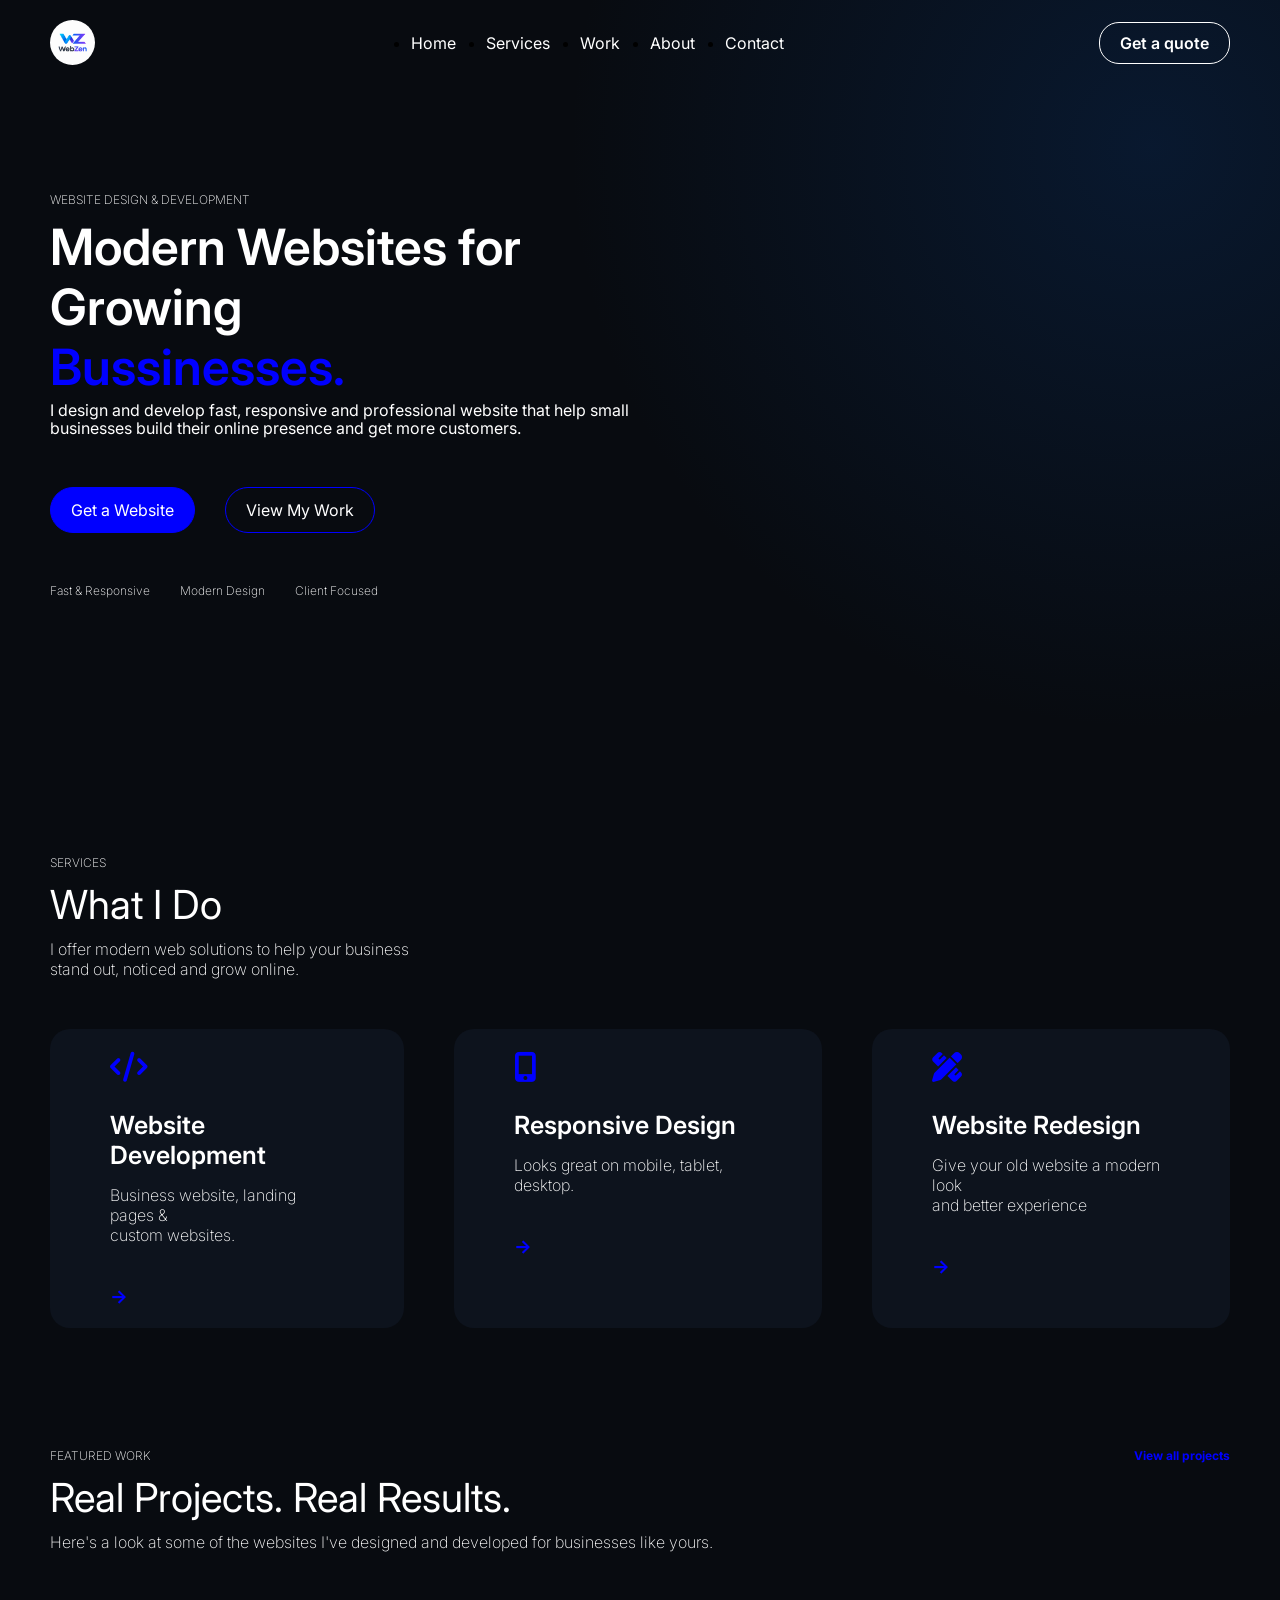
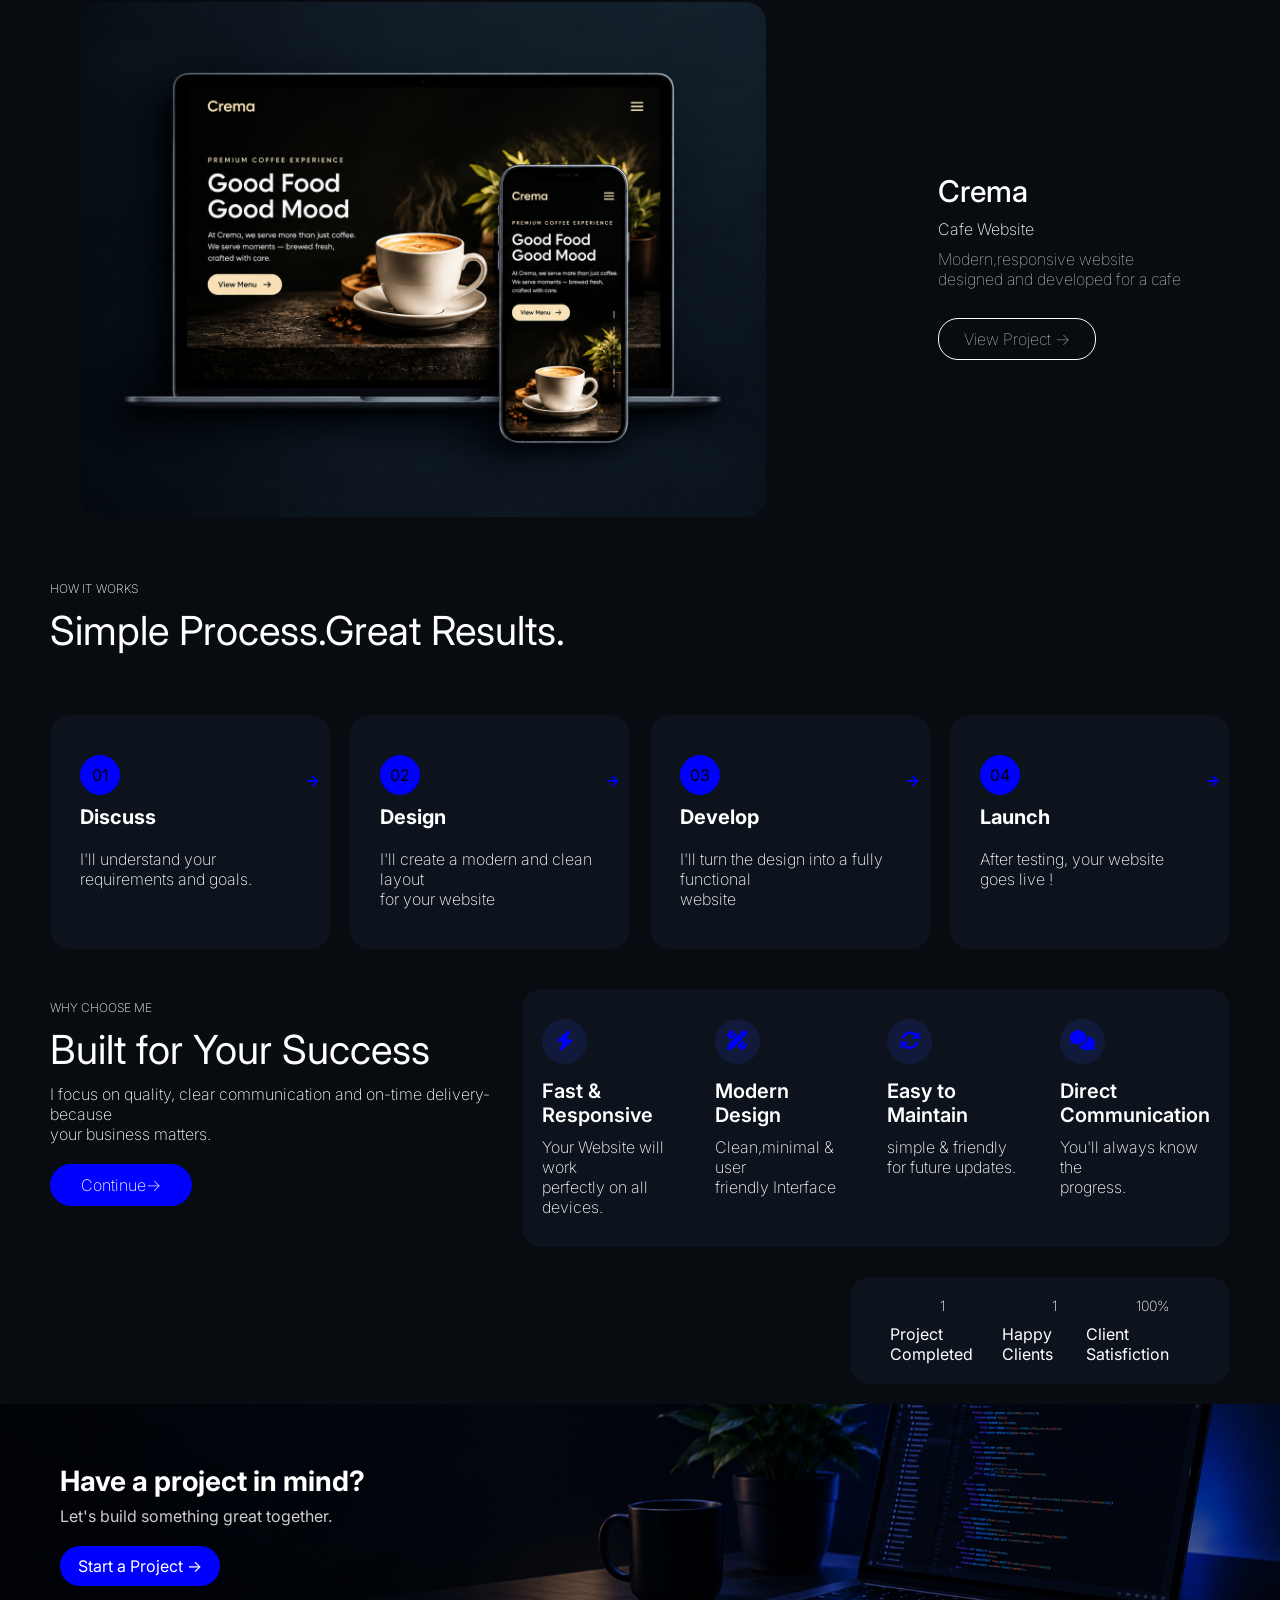
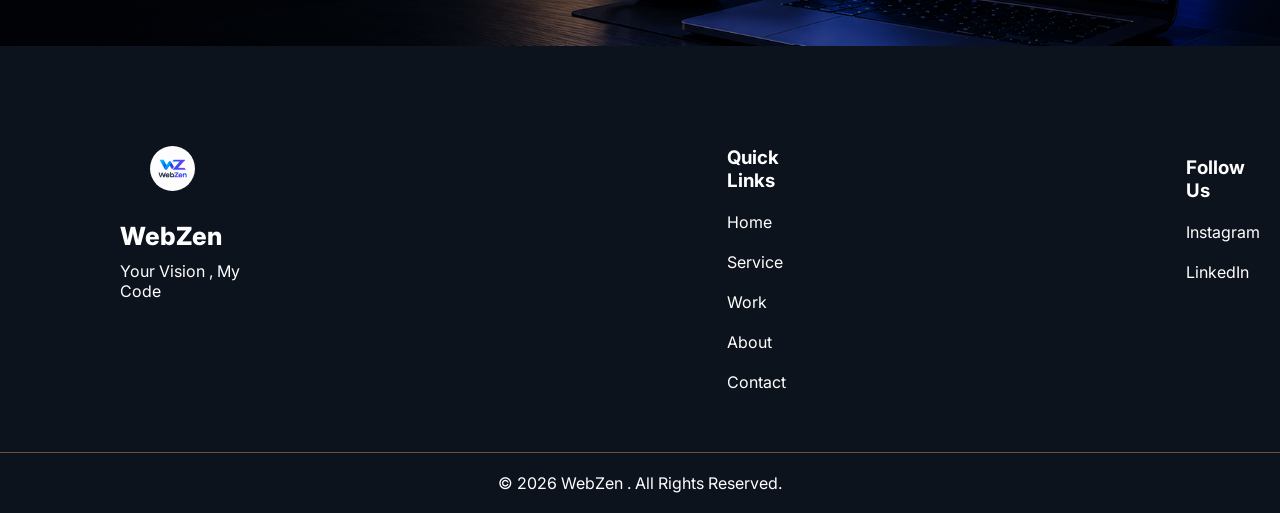
==== index.html @ c350010b "Add files via upload" ====
<!DOCTYPE html>
<html>

<head>
	<meta charset="utf-8">
	<meta name="viewport" content="width=device-width, initial-scale=1">
	<title>Web Zen</title>
	<link rel="stylesheet" href="style.css">
	<link href="https://fonts.googleapis.com/css2?family=Inter:wght@400;500;600;700&display=swap" rel="stylesheet">
	<link rel="stylesheet" href="https://cdnjs.cloudflare.com/ajax/libs/font-awesome/6.5.2/css/all.min.css">
</head>
<body>
	<header>
		<nav class="navbar">
			<a href="#" class="logo">
				<img src="logoimg.png" alt="logo">
			</a>
			<button class="menu-toggle">☰</button>
			<ul class="nav-menu">
				<li class="nav-item">
					<a href="#home" class="nav-link">Home</a>
				</li>
				<li class="nav-item">
					<a href="#services" class="nav-link">Services</a>
				</li>
				<li class="nav-item">
					<a href="#work" class="nav-link">Work</a>
				</li>
				<li class="nav-item">
					<a href="#about" class="nav-link">About</a>
				</li>
				<li class="nav-item">
					<a href="https://wa.me/919332661263" class="nav-link" target="_blank">Contact</a>
				</li>

			</ul>
			<div class="quote">
			<a href="https://wa.me/919332661263" class="nav-link" target="_blank">Get a quote</a></div>

		</nav>
	
	<section class="hero" id="home">
		<div class="hero-content">
			<h3> WEBSITE DESIGN & DEVELOPMENT</h3>
			<h1> Modern Websites
				for Growing<br>
				<span>Bussinesses.</span></h1>
				<p> I design and develop fast, responsive and professional 
					website that help small businesses build their online 
				presence and get more customers.</p> 
				<div class="hero-buttons">
			<a href="https://wa.me/919332661263?text=Hello%20WebZen,%20I%20want%20to%20start%20a%20website%20project." target="_blank">Get a Website</a>
			<a href="https://ankitbiswascreates-wq.github.io/Crema/ ">View My Work</a> 
		</div>
		<div class="last-line">
			<h3>
				Fast & Responsive
			</h3>
			<h3>
				Modern Design 
			</h3>
			<h3>
				Client Focused
			</h3>
			
		</div>
			</div>
			<div class="hero-img">
			
<video autoplay muted loop playsinline class="hero-video">
  <source src="landing.mp4" type="video/mp4">
</video>
</div>
			</div>
			
		</header>



		
	</section>
	<section class="service" id="services">
		<div class="service-content">
			<h1> SERVICES</h1>
			<h2>What I Do </h2>
			<p>I offer modern web solutions to help your business
				<br> stand out, noticed and grow online.</p>
		</div>
		<div class="service-container">
			<div class="service-container">

    <div class="service-card">
        <div class="service-icon">
            <i class="fa-solid fa-code"></i>
        </div>

        <h2>Website Development</h2>
        <p>Business website, landing pages &<br> custom websites.</p>
        <h3>→</h3>
    </div>


    <div class="service-card">
        <div class="service-icon">
            <i class="fa-solid fa-mobile-screen-button"></i>
        </div>

        <h2>Responsive Design</h2>
        <p>Looks great on mobile, tablet, desktop.</p>
        <h3>→</h3>
    </div>


    <div class="service-card">
        <div class="service-icon">
            <i class="fa-solid fa-pen-ruler"></i>
        </div>

        <h2>Website Redesign</h2>
        <p>Give your old website a modern look<br> and better experience</p>
        <h3>→</h3>
    </div>

</div>
		</div>
	</section>
	<section class="work" id="work">
		<div class="top">
		<div class="work-content">
		<h1>FEATURED WORK</h1>
				<h2>Real Projects. Real Results.
				</h2>

				<p> Here's a look at some of the websites I've designed and developed for businesses like yours.</p>

			</div>
			<div class="view">
				<h1>View all projects </h1>
		</div>
	</div>

		<div class="work-container">
			
			<div class="work-card">
				<img src="work.png" alt="workimage">
			</div>
			<div class="work-card">
				<h1>Crema</h1>
				<h2>Cafe Website</h2>

				
				<h3> Modern,responsive website designed and developed for a cafe</h3>
				<a href="https://ankitbiswascreates-wq.github.io/Crema/">View Project →</a>
			</div>
				
			</div>
	</section>
	<section class="how" id="about">
		<div class="how-content">
			<h1> HOW IT WORKS</h1>
			<h2> Simple Process.Great Results.</h2>

		</div>
		<div class="how-container">
			<div class="how-card">
				<div class="ok">
				<div class="step-number">01</div>
				<h4>→</h4>
			</div>
				<h2> Discuss</h2>
				<h3> I'll understand your requirements and goals.</h3>

				</div>
				<div class="how-card">
				<div class="ok">
				<div class="step-number">02</div>
				<h4>→</h4>
			</div>
				<h2> Design</h2>
				<h3> I'll create a modern and clean layout <br>for your website</h3>

				</div>
				<div class="how-card">
				<div class="ok">
				<div class="step-number">03</div>
				<h4>→</h4>
			</div>
				<h2> Develop</h2>
				<h3> I'll turn the design into a fully functional<br> website</h3>

				</div>
				<div class="how-card">
				<div class="ok">
				<div class="step-number">04</div>
				<h4>→</h4>
			</div>
				<h2> Launch</h2>
				<h3> After testing, your website goes live !</h3>

				</div>
			</div>
	</section>
	<section class="why">
		<div class="why-content">
			<h1>WHY CHOOSE ME</h1>
			<h2>Built for Your Success</h2>
			<h3>I focus on quality, clear 
				communication and on-time delivery-because<br>
				your business matters.<br>
				<a href="https://wa.me/919332661263?text=Hello%20WebZen,%20I%20want%20to%20start%20a%20website%20project." target="_blank">Continue→</a>
				
		</div>
		
		<div class="why-container">
			<div class="why-card">
    <div class="why-icon">
        <i class="fa-solid fa-bolt"></i>
    </div>
    <h1>Fast & Responsive</h1>
    <h2>Your Website will work<br>perfectly on all devices.</h2>
</div>
		<div class="why-card">
    <div class="why-icon">
        <i class="fa-solid fa-pen-ruler"></i>
    </div>
    <h1>Modern Design</h1>
    <h2>Clean,minimal & user<br>friendly Interface</h2>
</div>
		<div class="why-card">
    <div class="why-icon">
        <i class="fa-solid fa-arrows-rotate"></i>
    </div>
    <h1>Easy to Maintain</h1>
    <h2>simple & friendly<br>for future updates.</h2>
</div>
    <div class="why-card">
    <div class="why-icon">
        <i class="fa-solid fa-comments"></i>
    </div>
    <h1>Direct Communication</h1>
    <h2>You'll always know the<br>progress.</h2>
</div>
		
			
		</div>
		
		</div>
		<div class="pro">
            <div class="com">
                <h1>1</h1>
                <h2>Project Completed</h2>
        </div>
        <div class="com">
                <h1>1</h1>
                <h2>Happy Clients</h2></div>
                <div class="com">
                <h1>100%</h1>
                <h2>Client Satisfiction</h2></div>
            </div>
            


	</section>
	<section class="project-cta">
    <div class="cta-content">
        <h2>Have a project in mind?</h2>
        <p>Let's build something great together.</p>
        <a href="https://wa.me/919332661263" class="nav-link" target="_blank">Start a Project →</a>
    </div>
</section>
<footer class="footer">
	<div class="footer-content">
		<img src="logoimg.png" alt="logo">
		<h2> WebZen</h2>
		<h1> Your Vision , My Code</h1>
	</div>
		<div class="footer-container">
			
		
			<div class="footer-links">
				 <h3>Quick Links</h3>
            <a href="#home">Home</a>
            <a href="#services">Service</a>

            <a href="#work">Work</a>
            <a href="#about">About</a>
            
            
            <a href="https://wa.me/919332661263" class="nav-link" target="_blank">Contact</a>

				

				
			</div>
			<div class="footer-social">
				<h3>Follow Us</h3>
    <a href="https://www.instagram.com/webzen.codes/">Instagram</a>
     <a href="#">LinkedIn</a>
			</div>
			


		</div>
		

	
</footer>
<div class="footer-bottom"><p>© 2026 WebZen . All Rights Reserved.</p>
	
		
          
	<script src="script.js"></script>

</body>
</html>
---- style.css ----
.navbar{
	font-family: 'Inter',sans-serif;
}
body{
	font-family: 'Inter',sans-serif;
	
}
* {
    margin: 0;
    padding: 0;
    box-sizing: border-box;
}
.logo img{
	width: 45px;
	height: auto;
	display: block;
	border-radius:100%;
}
.menu-toggle{
	display: none;
}
header {
    background:
    radial-gradient(
            circle at 90% 20%,
            rgba(10, 50, 105, 0.35),
            transparent 45%
        ),
        #080B10;
}
.navbar{
	display: flex;
	align-items:center;
	justify-content: space-between;
	background-color:transparent ;
	padding: 20px 50px;


}
.nav-menu{
	display: flex;
	gap: 30px;
}
.nav-item a{
	text-decoration: none;
	color: #ffffff;
}
.quote a{
	text-decoration: none;
	color: white;
	border:1px solid white;
	font-weight: 600;
	border-radius: 20px;
	padding: 10px 20px;




}
.nav-link:hover{
	color: #0000ff;
	border-bottom: 1px solid #0000ff;
  }
  .quote a:hover{
  	color: white;
    background-color: blue;
  }
  .hero{
  	position: relative;
  	overflow: hidden;
  	padding:20px 50px;
  	display: flex;
  	align-items: center;
  	justify-content: space-between;
  	min-height: 650px;
  	 
  }
  .hero-content{
  	width: 50%;
  	color: #ffffff;
  	position: relative;
  	z-index: 2;
  }
  	.hero-content h1{
  		text-decoration: none;
  		color: #ffffff;
  		font-size:50px;
  		//width:35%;
  		//padding: 20px 50px ;
  		font-weight: 600;



  	}
  	/* 1. Left se aane ke liye */
@keyframes fadeInLeft {
  from {
    opacity: 0;
    transform: translateX(-30px);
  }
  to {
    opacity: 1;
    transform: translateX(0);
  }
}

/* 2. Neeche se upar aane ke liye */
@keyframes fadeInUp {
  from {
    opacity: 0;
    transform: translateY(30px);
  }
  to {
    opacity: 1;
    transform: translateY(0);
  }
}

/* 3. Soft Cinematic Blur Fade */
@keyframes blurFadeIn {
  from {
    opacity: 0;
    filter: blur(6px);
  }
  to {
    opacity: 1;
    filter: blur(0);
  }
}

/* 4. Buttons ke liye pop/scale effect */
@keyframes scaleUp {
  from {
    opacity: 0;
    transform: translateY(20px) scale(0.95);
  }
  to {
    opacity: 1;
    transform: translateY(0) scale(1);
  }
}

/* Elements par directional styling */
.hero-content h3 {
  opacity: 0;
  animation: fadeInLeft 0.8s cubic-bezier(0.16, 1, 0.3, 1) forwards 0.1s;
}

.hero-content h1 {
  opacity: 0;
  animation: fadeInUp 0.9s cubic-bezier(0.16, 1, 0.3, 1) forwards 0.3s;
}

.hero-content p {
  opacity: 0;
  animation: fadeInUp 1s ease forwards 0.5s;
}

.hero-content .cta-buttons {
  opacity: 0;
  animation: scaleUp 0.8s cubic-bezier(0.34, 1.56, 0.64, 1) forwards 0.7s;
}

.hero-content .features {
  opacity: 0;
  animation: fadeInUp 0.7s ease forwards 0.9s;
}

  	.hero-content span{
  		color: #0000ff;
  		font-weight: 600;
  	}
  	.hero-content p{
  		text-decoration: none;
  		color: #ffffff;
  		font-size:16px;
  		//width:35%;
  		
  		margin-top:5px;
  		line-height: 1.1;

  	}
  	.hero-content h3{
  		//text-decoration: none;
  		color: #ffffff;
  		font-size:12px;
  		//width:35%;
  		
  		margin-bottom:10px;
  		font-weight: 200;
  	}
  .hero-buttons {
  	display: flex;
  	gap: 30px;
  	margin-top:20px ;
  	


  }
  .hero-buttons a{
  	text-decoration: none;
  	border: 1px solid blue;
  	padding:12px 20px;
  	color: white;
  	border-radius: 30px;
  	margin-top: 30px;
  	
  }
  .hero-buttons a:first-child{
  	background-color: #0000ff;
  	color: white ;
  }
  .hero-buttons a:first-child:hover{
  	color: #000000;
	background-color:#ffffff;

  }
  .hero-buttons a:last-child:hover{
  	color: #000000;
	background-color:#ffffff;

  }
  	.hero-img{
  		width: 70vw; 
  max-width: none;
  		position: absolute;
    right: 0;                    /* Right side par fix */
    top: 50%;
    transform: translateY(-50%); /* Vertically center */
    width: 60%;                  /* Thoda bada rakhein taaki text ke peeche overlap ho */
                /* Bada screen size */
    z-index: 1;                  /* Text (z-index: 2) ke peeche rahega */
    pointer-events: none;
    mix-blend-mode: screen;
    -webkit-mask-image: 
    linear-gradient(to top, rgba(0,0,0,0), rgba(0,0,0,1) 15%, rgba(0,0,0,1) 85%, rgba(0,0,0,0)), 
    linear-gradient(to left, rgba(0,0,0,0), rgba(0,0,0,1) 15%, rgba(0,0,0,1) 85%, rgba(0,0,0,0));
    mask-image: 
    linear-gradient(to top, rgba(0,0,0,0), rgba(0,0,0,1) 15%, rgba(0,0,0,1) 85%, rgba(0,0,0,0)), 
    linear-gradient(to left, rgba(0,0,0,0), rgba(0,0,0,1) 15%, rgba(0,0,0,1) 85%, rgba(0,0,0,0));
    -webkit-mask-composite: source-in; 
  mask-composite: intersect;
  	}
  	.hero-img video{
  		width:100%;
  		//max-width: 100%;
  		height: auto;
  		object-fit:contain;
  		display: block;
  		mix-blend-mode: screen;

  	}
  	.last-line{
  		display:flex;
  		margin-top: 30px;
  		padding:20px 0px;
  		font-size:12px;
  		gap:30px;



  	}
  	.service{
  		padding: 100px 50px;
  		background-color:#080B10;


  	}
  	.service-container{
  		display: flex;
  		justify-content: space-between;
      gap: 50px;
      //margin-left: 80px;

  	}
  	.service-card {
      
    background-color: #0D131D;
    padding: 20px 60px;
    border-radius: 20px;

    opacity: 0;
    transform: translateY(-80px);

    transition: opacity 0.1s ease, transform 0.1s ease;
}

.service-card.show {
    opacity: 1;
    transform: translateY(0);
}

.service-card.show:hover {
    transform: translateY(-5px) scale(1.08);
}
  	

  	.service-card h1{
  		margin-bottom: 25px;
  		color: blue;

  	}

  	.service-card h2{
  		color: white;
  		font-size:25px;
  		font-weight: 600;
  		margin-bottom: 10px;
  	}
  	.service-card p{
  		color: white;
  		font-size:16px;
  		font-weight: 200;
  		margin-top: 15px;
  	}
  	.service-card h3{
  		color:blue;
  		margin-top: 40px;

  	}
    .service-icon {
    color: blue;
    font-size: 30px;
    margin-bottom: 25px;
}
  	.service-content{
  		padding: 20px 0px;
  		
  	}
  	
  	
  	.service-content h1{
  		color: white;
  		font-size: 12px;
  		font-weight: 200;
  		margin-bottom: 10px;

  	}
  	.service-content h2{
  		color: white;
  		font-size: 40px;
  		font-weight: 400;
  		margin-bottom: 10px;


  	}
  	.service-content p{
  		color: white;
  		font-size: 16px;
  		font-weight: 200;
  		margin-bottom: 30px;


  	}
  	.work{
  		padding: 20px 50px ;
  		background-color:#080B10;


  	}
  	.work-content h1{

  		color: white;
  		font-size: 12px;
  		font-weight: 200;
  		margin-bottom: 10px;




  	}
  	.work-content h2{
  		color: white;
  		font-size: 40px;
  		font-weight: 400;
  		margin-bottom: 10px;
  	}
  	.work-content p{
  		color: white;
  		font-size: 16px;
  		font-weight: 200;
  		margin-bottom: 30px;


  	}
  	.work-container{
  		display: flex;
  		padding: 20px 30px;
  		align-items: center;

  	}
  	.work-container img {
    width: 80%;
    border-radius: 20px;

    opacity: 0;
    transform: translateY(60px);

    transition: opacity 0.8s ease, transform 0.3s ease;
}

.work-container img.show {
    opacity: 1;
    transform: translateY(0);
}

.work-container img.show:hover {
    transform: translateY(-5px) scale(1.05);
}

  	.work-card h1{
  		color: white;
  		margin-bottom:10px ;
  		font-size: 30px;
  		font-weight: 500;

  	}
  	.work-card h2{
  		color: white;
  		margin-bottom:10px ;
  		font-size: 16px;
  		font-weight: 200;
  		

  	}
  	.work-card h3{
  		color: white;
  		margin-bottom:40px ;
  		font-size: 16px;
  		font-weight: 10;
  		

  	}
  	.work-card a{
  		color: white;
  		font-size: 16px;
  		font-weight: 10;
  		border: 1px solid white;
  		border-radius: 20px;
  		padding: 10px 25px;
  		text-decoration: none;
  		
  		

  	}
  	.work-card a:hover{
  		color:black ;
  		border: 1px solid white;
  		background-color: white;}

  	.top{
  		display: flex;
  		justify-content: space-between;
  	}
  	.view h1{
  		color: blue;
  		font-size: 12px;
  		font-weight: 50px;

  		



  	}
  	.view h1:hover{
	color: #ffffff;
	text-decoration: underline;
}
.how{
  padding: 20px 50px;
  background-color: #080B10;

}
.how-content{
  color: white;

}
.how-content h1{
  font-size: 12px;
  font-weight: 200;
  margin-bottom: 10px;

}

.how-content h2{
 
      font-size: 40px;
      font-weight: 400;
      margin-bottom: 30px;

}
  	.how-container{
      display:flex;
      justify-content: space-between;
      box-sizing: border-box;
     display: grid;
     grid-template-columns:repeat(4, 1fr) ;
     gap: 20px;
    }
  .how-card {
    background-color: #0D131D;
    padding: 40px 10px;
    border-radius: 20px;
    margin-top: 30px;
    width: 100%;

    opacity: 0;
    transform: translateY(60px);

    transition: opacity 0.8s ease, transform 0.3s ease;
}

.how-card.show {
    opacity: 1;
    transform: translateY(0);
}

.how-card.show:hover {
    transform: translateY(-8px) scale(1.04);
}

  
  .how-card h1{
    color: white;
    margin-left: 20px;
    font-size: 16px;
    border: 1px solid blue;

    border-radius: 100%;
    padding: 7px 7px;
    margin-bottom: 10px;


  }
  .how-card h2{
    color: white;
    font-size: 20px;
    margin-bottom: 20px;
    padding: 0px 20px;
    
  }
.how-card h3{
    color: white;
    font-size: 16px;
    font-weight: 200;
     padding: 0px 20px;
    
  }
  .how-card h4{
    color: blue;

  }
  .ok{
    display: flex;
    justify-content: space-between;
    align-items: center;
  }
  .step-number {
    background-color: #0000ff;
    border: 1px solid #0000ff;
    border-radius: 50%;
    width: 40px;
    height: 40px;
    display: flex;
    align-items: center;
    justify-content: center;
    margin-left: 20px;
    margin-bottom: 10px;
}
.service-card {
    opacity: 0;
    transform: translateY(-80px);
    transition: all 0.8s ease;
}

.service-card.show {
    opacity: 1;
    transform: translateY(0);
}
.why{
  padding: 20px 50px;
  background-color:#080B10;
  display: flex;
  justify-content: space-between;
  align-items: center;
  flex-wrap: wrap;
}
.why-content{
  color:white;
  width: 40%;

}
.why-content h1{

      
      font-size: 12px;
      font-weight: 200;
      margin-bottom: 10px;




    }
    .why-content h2{
      color: white;
      font-size: 40px;
      font-weight: 400;
      margin-bottom: 10px;
    }
    .why-content h3{
      color: white;
      font-size: 16px;
      font-weight: 200;
      margin-bottom: 30px;


    }
    .why-content a{
      color: white;
      font-size: 16px;
      font-weight: 200;
      border: 1px solid blue ;
      border-radius:25px ;
      padding: 10px 30px;
      margin-top: 20px;
      text-decoration: none;
      background-color: blue;
      display: inline-block;


    }
    .why-content a:hover{
      background-color: white;
      color: blue;
    }
    .why-container{
    display: grid;
    grid-template-columns: repeat(4, 1fr);
    gap: 30px;
    background-color:#0D131D;
    width: 60%;
    max-width: 100%;
    border-radius: 20px;
    padding: 30px 20px;
}
    .why-card{
      color: white;
      width: 100%;

    }
    .why-card h1{
      font-size: 20px;
      font-weight: 600;
      margin-bottom: 10px;

    }
    .why-card h2{
      font-size: 16px;
      font-weight: 200;

    }
    .pro{
      display: flex;
      justify-content: space-between;
      width: 100%;
      color: white;
      background-color:#0D131D ;
      margin-left:800px;
      padding: 20px 40px;
      border-radius: 20px;
      margin-top: 30px;
    }
    .com h1{
      font-size: 14px;
      font-weight: 200;
      margin-left: 50px;
      margin-bottom: 10px;
      
    }
    
    .com h2{
      font-size: 16px;
      font-weight: 400;
    }
    .project-cta {
    width: 100%;
    min-height: 180px;

    background-image: 
        linear-gradient(rgba(0, 0, 0, 0.45), rgba(0, 0, 0, 0.45)),
        url("cta.png");

    background-size: cover;
    background-position: center;

    //border-radius: 10px;

    display: flex;
    align-items: center;
    padding: 60px;
}

.cta-content h2 {
    color: white;
    font-size: 28px;
    margin-bottom: 8px;
}

.cta-content p {
    color: #ccc;
    margin-bottom: 20px;
}

.cta-content a {
    display: inline-block;
    padding: 10px 18px;
    background: #0000ff;
    color: white;
    text-decoration: none;
    border-radius: 20px;
}
.cta-content a:hover{
  color: blue;
  background-color:white ;
}


.footer{
  background-color: #0D131D;
  display: flex;
  gap: 60px;
  padding: 60px 20px;

}
.footer-content img{
  width: 45px;
  height: auto;
  display: block;
  border-radius:100%;
  margin-left: 30px;

}
.footer-content{
  padding: 40px 100px;
}
.footer-content h1{
  color: white;
  font-size: 16px;
  font-weight:400;
  margin-top: 10px;
}
.footer-content h2{
  color: white;
  font-size: 25px;
  font-weight:800;
  margin-top: 30px;
}
.footer-bottom{
    text-align:center;
    border-top:1px solid #6b5142;
    
    color:white;
    background-color:#0D131D ;
    padding: 20px 40px ;

  }
    .footer-links, 
    .footer-social{
      display: flex;
      flex-direction: column ;
      gap :20px;



    }
    .footer-links{
      color: white;
     margin-left: 300px;
     margin-top: 40px;

    }
    .footer-links a{
      color: white;
      text-decoration: none;
    
    }
    .footer-social{
      color: white;
       margin-top: 50px;
      


    }
    .footer-social a{

      color: white;
      text-decoration: none;
    
    }
.footer-container{

  display: flex;
  gap: 400px;
}
.footer-links a:hover{
  color: blue;


}
.footer-social a:hover{
  color: blue;


}
.why-icon {
    width: 45px;
    height: 45px;
    border-radius: 50%;
    background-color: #111a3a;
    display: flex;
    align-items: center;
    justify-content: center;
    margin-bottom: 15px;
}

.why-icon i {
    color: blue;
    font-size: 20px;
}
    /* =========================
   MOBILE RESPONSIVE
========================= */

@media (max-width: 768px) {

    /* NAVBAR */
    .navbar {
        padding: 15px 20px;
        position: relative;
    }

    .logo img {
        width: 40px;
    }

    .menu-toggle {
        display: block;
        background: none;
        border: none;
        color: white;
        font-size: 28px;
        cursor: pointer;
        z-index: 1001;
    }

    .nav-menu {
        position: absolute;
        top: 70px;
        left: 20px;
        right: 20px;

        display: flex;
        flex-direction: column;
        gap: 0;

        background: #0D131D;
        border-radius: 15px;
        padding: 10px;

        opacity: 0;
        visibility: hidden;
        transform: translateY(-10px);

        transition: all 0.3s ease;
        z-index: 1000;
    }

    .nav-menu.active {
        opacity: 1;
        visibility: visible;
        transform: translateY(0);
    }

    .nav-item {
        width: 100%;
    }

    .nav-item a {
        display: block;
        padding: 14px 15px;
        border-radius: 10px;
    }

    .nav-item a:hover {
        background: #111a3a;
        border-bottom: none;
    }

    .quote {
        display: none;
    }


    /* HERO */
    .hero {
        padding: 50px 20px 60px;
        min-height: auto;

        display: flex;
        flex-direction: column;
        align-items: flex-start;
    }

    .hero-content {
        width: 100%;
    }

    .hero-content h3 {
        font-size: 11px;
        margin-bottom: 12px;
    }

    .hero-content h1 {
        font-size: 38px;
        line-height: 1.15;
    }

    .hero-content p {
        font-size: 15px;
        line-height: 1.5;
        margin-top: 15px;
    }

    .hero-buttons {
        gap: 12px;
        flex-wrap: wrap;
        margin-top: 20px;
    }

    .hero-buttons a {
        padding: 11px 18px;
        margin-top: 10px;
        font-size: 14px;
    }

    .last-line {
        gap: 15px;
        flex-wrap: wrap;
        margin-top: 25px;
        padding: 15px 0;
    }

    .last-line h3 {
        font-size: 10px;
    }

    .hero-img {
        position: relative;
        width: 100%;
        right: auto;
        top: auto;
        transform: none;

        margin-top: 30px;

        z-index: 1;
    }

    .hero-img video {
        width: 100%;
    }


    /* SERVICES */
    .service {
        padding: 70px 20px;
    }

    .service-content {
        padding: 10px 0 30px;
    }

    .service-content h2 {
        font-size: 32px;
    }

    .service-content p {
        font-size: 15px;
        line-height: 1.5;
    }

    .service-container {
        display: flex;
        flex-direction: column;
        gap: 20px;
    }

    .service-card {
        width: 100%;
        padding: 25px;
    }

    .service-card h2 {
        font-size: 22px;
    }

    .service-card p {
        font-size: 15px;
        line-height: 1.5;
    }

    .service-card h3 {
        margin-top: 25px;
    }


    /* WORK */
    .work {
        padding: 60px 20px;
    }

    .top {
        display: flex;
        flex-direction: column;
        gap: 20px;
    }

    .work-content h2 {
        font-size: 32px;
        line-height: 1.2;
    }

    .work-content p {
        font-size: 15px;
        line-height: 1.5;
    }

    .work-container {
        display: flex;
        flex-direction: column;
        padding: 20px 0;
        align-items: flex-start;
        gap: 25px;
    }

    .work-card {
        width: 100%;
    }

    .work-container img {
        width: 100%;
    }

    .work-card h1 {
        font-size: 28px;
    }

    .work-card h3 {
        font-size: 15px;
        line-height: 1.5;
        margin-bottom: 30px;
    }


    /* HOW IT WORKS */
    .how {
        padding: 60px 20px;
    }

    .how-content h2 {
        font-size: 32px;
        line-height: 1.2;
    }

    .how-container {
        display: grid;
        grid-template-columns: 1fr;
        gap: 15px;
    }

    .how-card {
        margin-top: 10px;
        padding: 30px 10px;
    }

    .how-card h2 {
        font-size: 20px;
    }

    .how-card h3 {
        font-size: 15px;
        line-height: 1.5;
    }


    /* WHY CHOOSE ME */
    .why {
        padding: 60px 20px;
        display: flex;
        flex-direction: column;
        align-items: stretch;
        gap: 30px;
    }

    .why-content {
        width: 100%;
    }

    .why-content h2 {
        font-size: 32px;
        line-height: 1.2;
    }

    .why-content h3 {
        font-size: 15px;
        line-height: 1.5;
    }

    .why-container {
        width: 100%;
        grid-template-columns: 1fr 1fr;
        gap: 25px 15px;
        padding: 25px 15px;
    }

    .why-card h1 {
        font-size: 17px;
    }

    .why-card h2 {
        font-size: 14px;
        line-height: 1.4;
    }

    .why-icon {
        width: 42px;
        height: 42px;
    }


    /* PROJECT STATS */
    .pro {
        width: 100%;
        margin-left: 0;
        margin-top: 0;

        display: grid;
        grid-template-columns: 1fr 1fr;
        gap: 25px 10px;

        padding: 25px 15px;
    }

    .com {
        text-align: center;
    }

    .com h1 {
        margin-left: 0;
        font-size: 18px;
    }

    .com h2 {
        font-size: 14px;
    }


    /* CTA */
    .project-cta {
        min-height: 230px;
        padding: 40px 20px;
        background-position: center;
    }

    .cta-content h2 {
        font-size: 25px;
        line-height: 1.2;
    }

    .cta-content p {
        font-size: 14px;
        line-height: 1.5;
    }


    /* FOOTER */
    .footer {
        display: flex;
        flex-direction: column;
        gap: 20px;
        padding: 50px 20px 30px;
    }

    .footer-content {
        padding: 20px 0;
    }

    .footer-content img {
        margin-left: 0;
    }

    .footer-content h2 {
        font-size: 23px;
    }

    .footer-content h1 {
        font-size: 15px;
    }

    .footer-container {
        display: flex;
        gap: 40px;
        justify-content: space-between;
    }

    .footer-links {
        margin-left: 0;
        margin-top: 0;
        gap: 15px;
    }

    .footer-social {
        margin-top: 0;
        gap: 15px;
    }

    .footer-links a,
    .footer-social a {
        font-size: 14px;
    }

    .footer-bottom {
        padding: 18px 15px;
        font-size: 12px;
    }
}
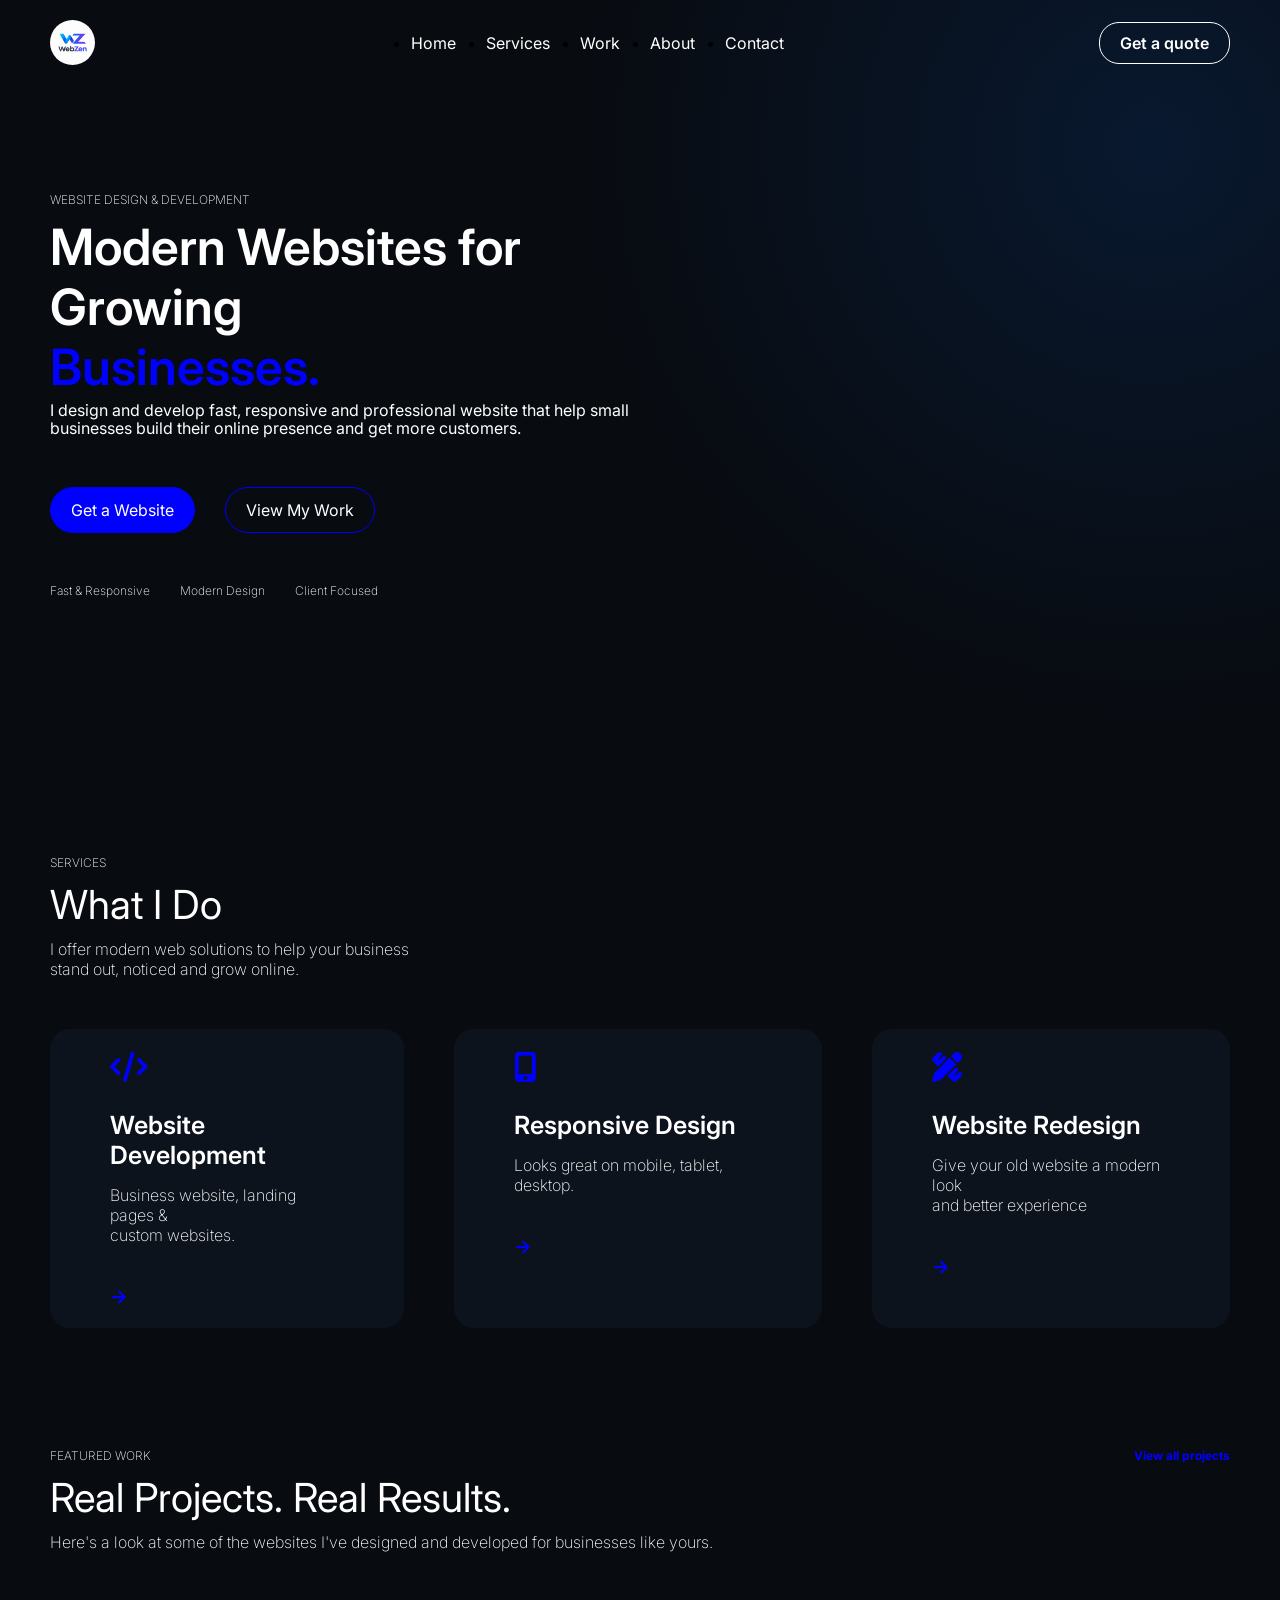
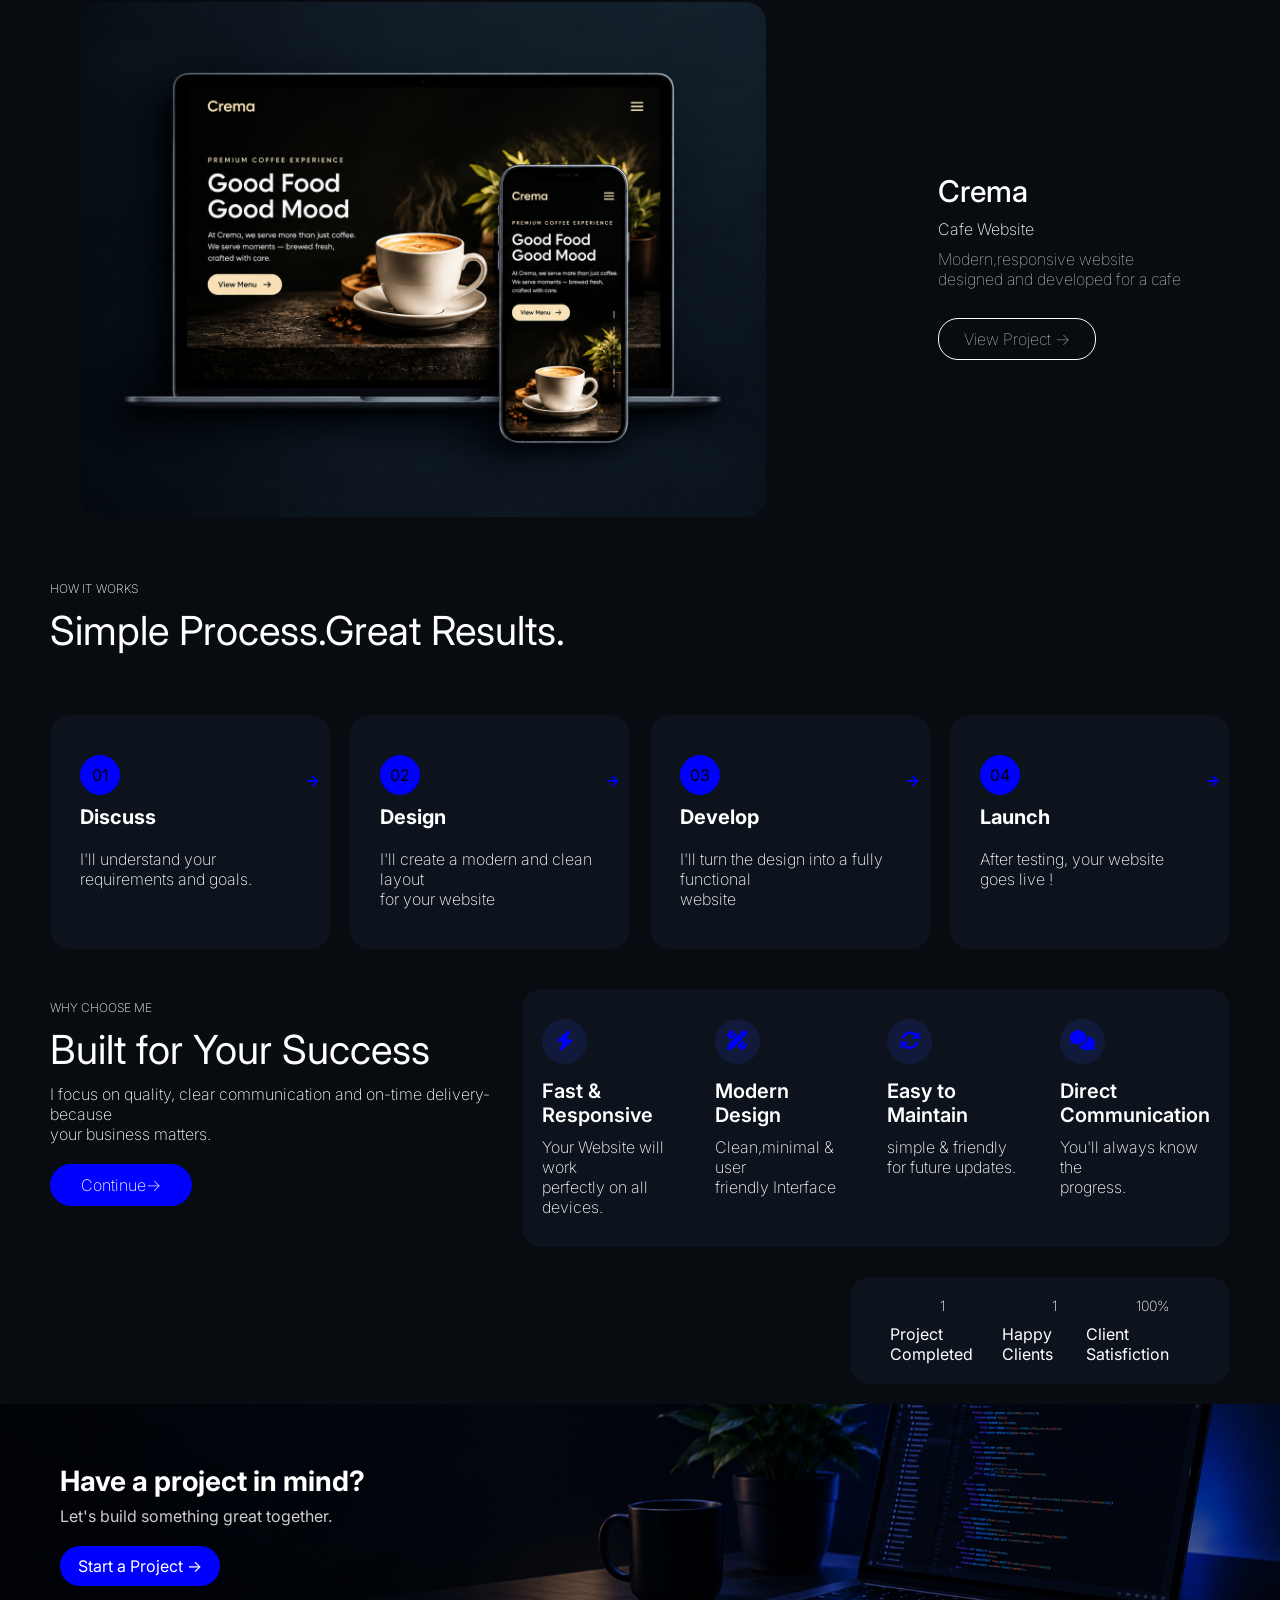
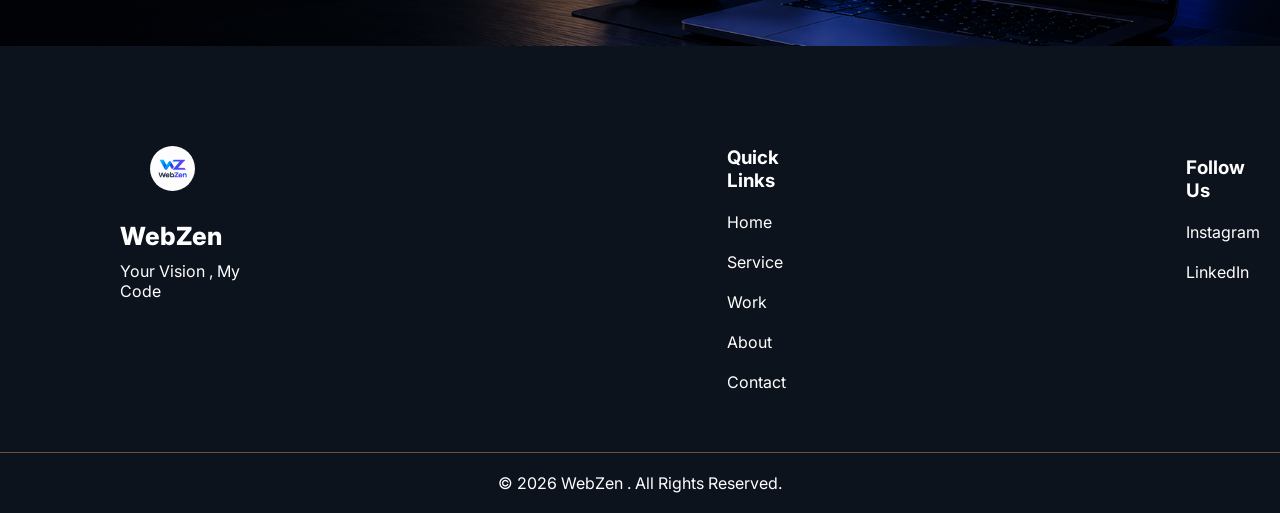
==== commit da4990ee: "Update index.html" ====
--- a/index.html
+++ b/index.html
@@ -44,7 +44,7 @@
 			<h3> WEBSITE DESIGN & DEVELOPMENT</h3>
 			<h1> Modern Websites
 				for Growing<br>
-				<span>Bussinesses.</span></h1>
+				<span>Businesses.</span></h1>
 				<p> I design and develop fast, responsive and professional 
 					website that help small businesses build their online 
 				presence and get more customers.</p> 
@@ -312,4 +312,4 @@
 	<script src="script.js"></script>
 
 </body>
-</html>+</html>
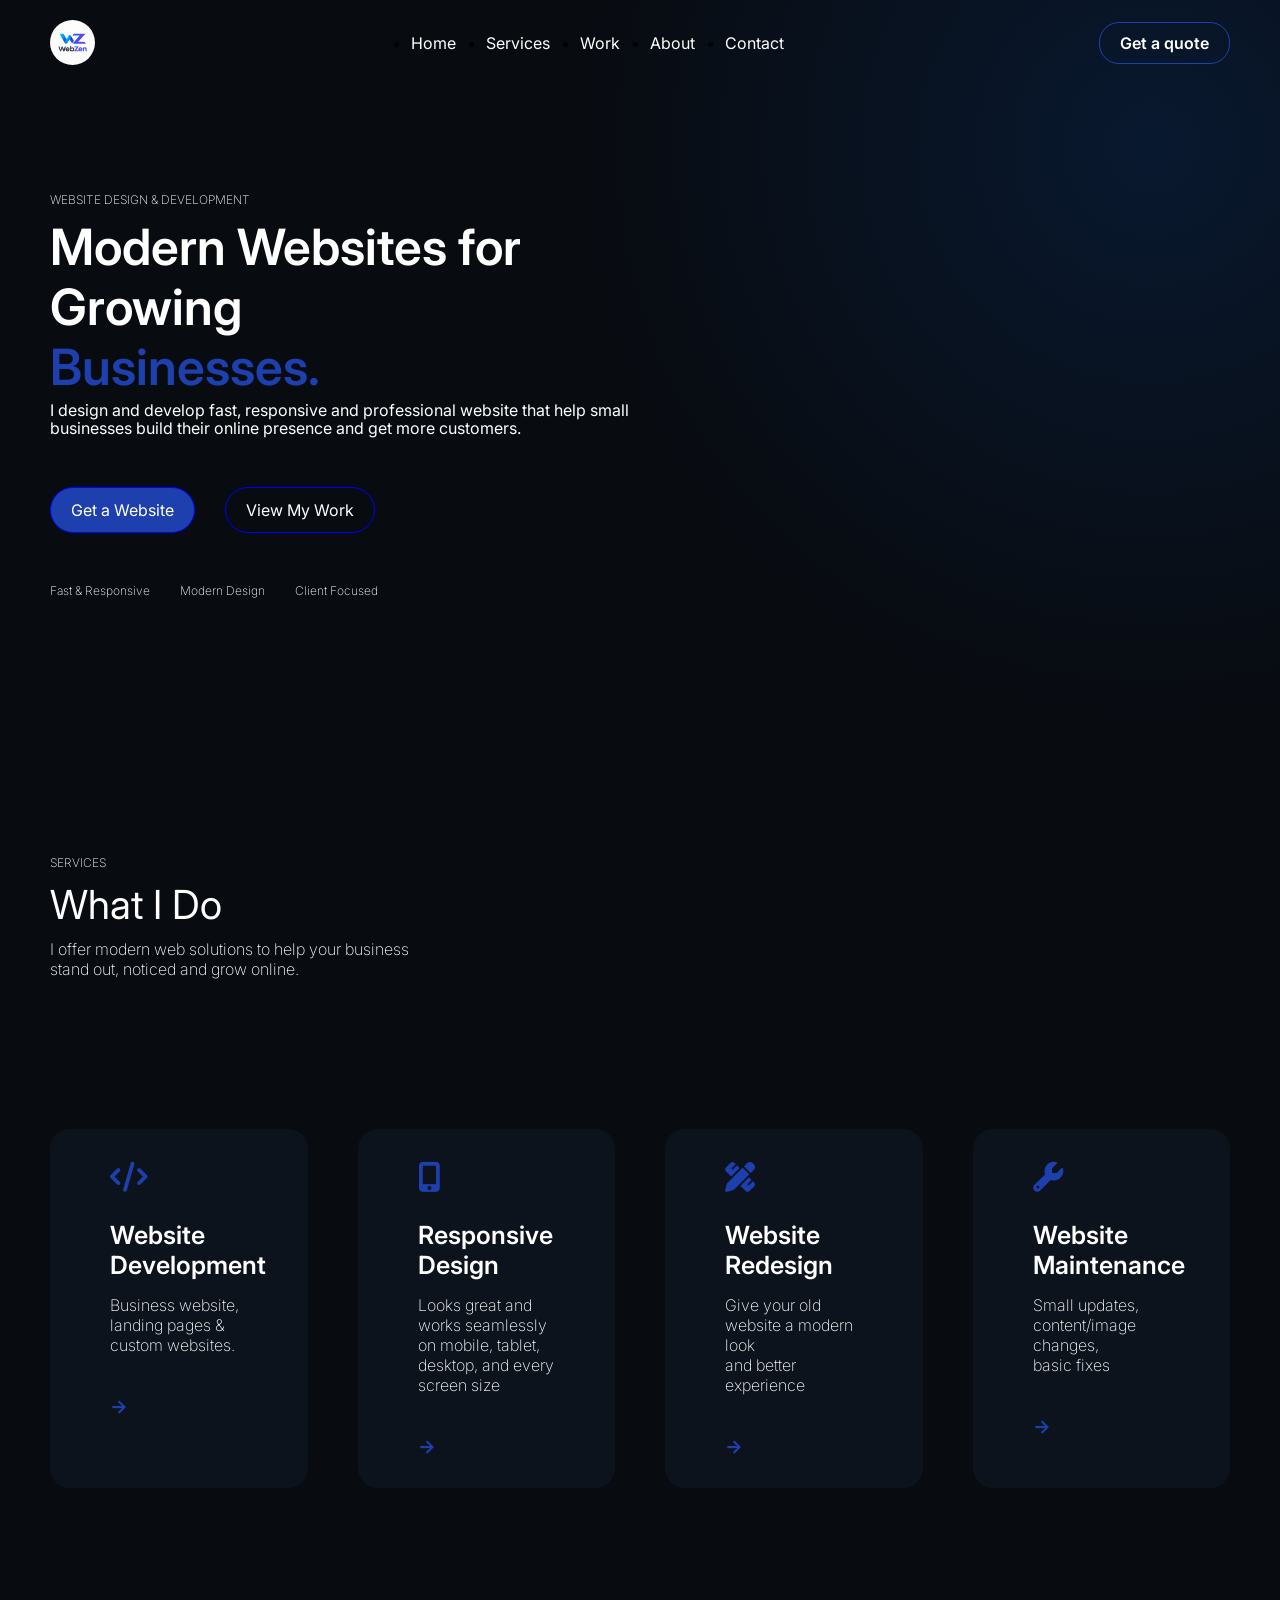
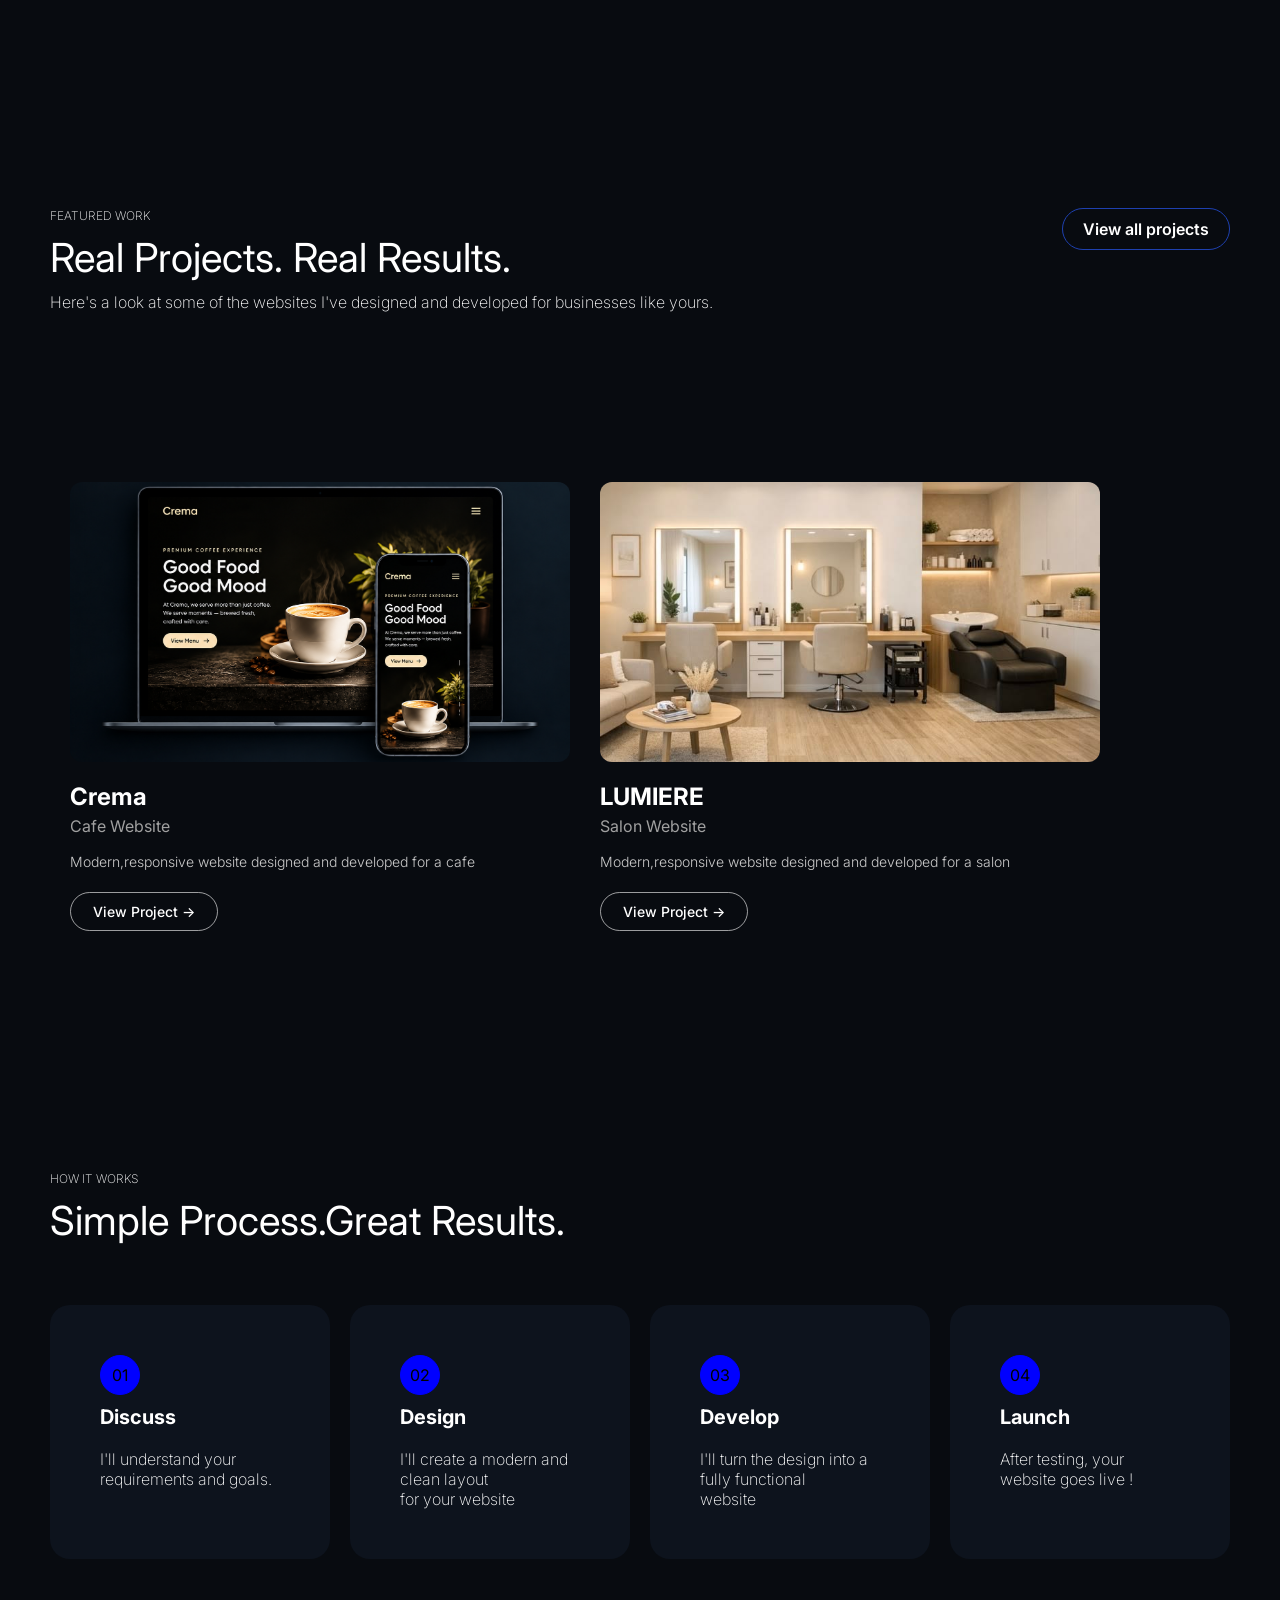
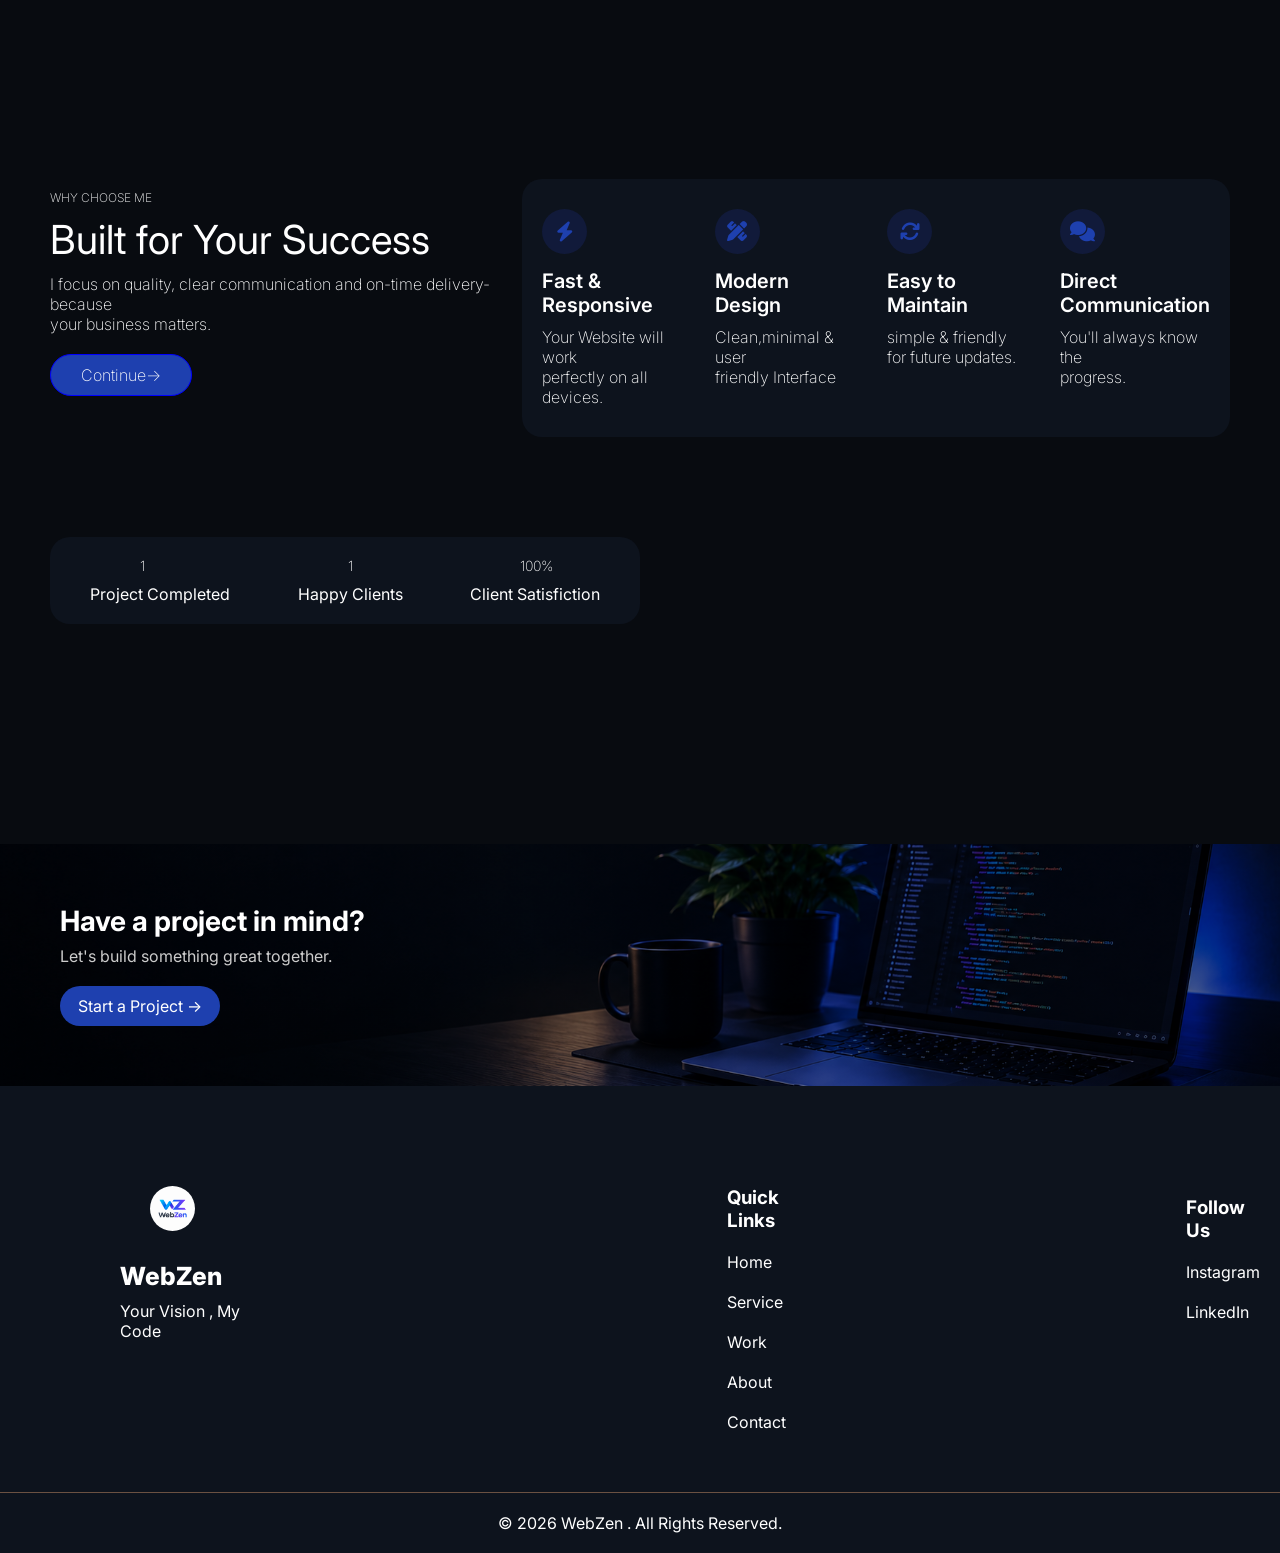
==== commit 4832dfb3: "Add files via upload" ====
--- a/index.html
+++ b/index.html
@@ -50,7 +50,7 @@
 				presence and get more customers.</p> 
 				<div class="hero-buttons">
 			<a href="https://wa.me/919332661263?text=Hello%20WebZen,%20I%20want%20to%20start%20a%20website%20project." target="_blank">Get a Website</a>
-			<a href="https://ankitbiswascreates-wq.github.io/Crema/ ">View My Work</a> 
+			<a href="work.html ">View My Work</a> 
 		</div>
 		<div class="last-line">
 			<h3>
@@ -87,7 +87,7 @@
 				<br> stand out, noticed and grow online.</p>
 		</div>
 		<div class="service-container">
-			<div class="service-container">
+			
 
     <div class="service-card">
         <div class="service-icon">
@@ -105,8 +105,8 @@
             <i class="fa-solid fa-mobile-screen-button"></i>
         </div>
 
-        <h2>Responsive Design</h2>
-        <p>Looks great on mobile, tablet, desktop.</p>
+        <h2>Responsive<br>Design</h2>
+        <p>Looks great and works seamlessly on mobile, tablet, desktop, and every screen size</p>
         <h3>→</h3>
     </div>
 
@@ -116,10 +116,20 @@
             <i class="fa-solid fa-pen-ruler"></i>
         </div>
 
-        <h2>Website Redesign</h2>
+        <h2>Website<br>Redesign</h2>
         <p>Give your old website a modern look<br> and better experience</p>
         <h3>→</h3>
     </div>
+    <div class="service-card">
+        <div class="service-icon">
+            <i class="fa-solid fa-wrench"></i>
+        </div>
+
+        <h2>Website<br>Maintenance</h2>
+        <p>Small updates, content/image changes, <br>basic fixes</p>
+        <h3>→</h3>
+    </div>
+
 
 </div>
 		</div>
@@ -135,7 +145,7 @@
 
 			</div>
 			<div class="view">
-				<h1>View all projects </h1>
+				<a href="work.html"> View all projects </a>
 		</div>
 	</div>
 
@@ -143,8 +153,8 @@
 			
 			<div class="work-card">
 				<img src="work.png" alt="workimage">
-			</div>
-			<div class="work-card">
+			
+			
 				<h1>Crema</h1>
 				<h2>Cafe Website</h2>
 
@@ -152,6 +162,18 @@
 				<h3> Modern,responsive website designed and developed for a cafe</h3>
 				<a href="https://ankitbiswascreates-wq.github.io/Crema/">View Project →</a>
 			</div>
+			
+			<div class="work-card">
+				<img src="lum.jpg" alt="wokimage">
+			
+			
+				<h1>LUMIERE</h1>
+				<h2>Salon Website</h2>
+
+				
+				<h3> Modern,responsive website designed and developed for a salon </h3>
+				<a href="https://ankitbiswascreates-wq.github.io/LUMIERE/">View Project →</a>
+		</div>
 				
 			</div>
 	</section>
@@ -165,7 +187,7 @@
 			<div class="how-card">
 				<div class="ok">
 				<div class="step-number">01</div>
-				<h4>→</h4>
+				
 			</div>
 				<h2> Discuss</h2>
 				<h3> I'll understand your requirements and goals.</h3>
@@ -174,7 +196,7 @@
 				<div class="how-card">
 				<div class="ok">
 				<div class="step-number">02</div>
-				<h4>→</h4>
+				
 			</div>
 				<h2> Design</h2>
 				<h3> I'll create a modern and clean layout <br>for your website</h3>
@@ -183,7 +205,7 @@
 				<div class="how-card">
 				<div class="ok">
 				<div class="step-number">03</div>
-				<h4>→</h4>
+				
 			</div>
 				<h2> Develop</h2>
 				<h3> I'll turn the design into a fully functional<br> website</h3>
@@ -192,7 +214,7 @@
 				<div class="how-card">
 				<div class="ok">
 				<div class="step-number">04</div>
-				<h4>→</h4>
+				
 			</div>
 				<h2> Launch</h2>
 				<h3> After testing, your website goes live !</h3>
@@ -295,7 +317,7 @@
 			<div class="footer-social">
 				<h3>Follow Us</h3>
     <a href="https://www.instagram.com/webzen.codes/">Instagram</a>
-     <a href="#">LinkedIn</a>
+     <a href="https://www.linkedin.com/in/ankit-biswas-5679473a6/">LinkedIn</a>
 			</div>
 			
 
@@ -312,4 +334,4 @@
 	<script src="script.js"></script>
 
 </body>
-</html>
+</html>
--- a/style.css
+++ b/style.css
@@ -48,10 +48,12 @@
 .quote a{
 	text-decoration: none;
 	color: white;
-	border:1px solid white;
+	border:1px solid #1E40AF;
 	font-weight: 600;
 	border-radius: 20px;
 	padding: 10px 20px;
+    display:inline-block;
+    transition: 0.3s ease;
 
 
 
@@ -63,7 +65,9 @@
   }
   .quote a:hover{
   	color: white;
-    background-color: blue;
+    background-color: #1E40AF;
+    border: 1px solid #1E40AF;
+    transform: translateX(4px);
   }
   .hero{
   	position: relative;
@@ -167,7 +171,7 @@
 }
 
   	.hero-content span{
-  		color: #0000ff;
+  		color: #1E40AF;
   		font-weight: 600;
   	}
   	.hero-content p{
@@ -207,17 +211,25 @@
   	
   }
   .hero-buttons a:first-child{
-  	background-color: #0000ff;
+  	background-color: #1E40AF;
   	color: white ;
+    transition: 0.3s ease;
+  }
+  .hero-buttons a:last-child{
+    
+    transition: 0.3s ease;
   }
   .hero-buttons a:first-child:hover{
   	color: #000000;
 	background-color:#ffffff;
+    transform: translateX(4px);
 
   }
   .hero-buttons a:last-child:hover{
   	color: #000000;
 	background-color:#ffffff;
+    transform: translateX(4px);
+
 
   }
   	.hero-img{
@@ -267,16 +279,25 @@
 
   	}
   	.service-container{
-  		display: flex;
+      margin-top: 100px;
+  		display: grid;
+      grid-template-columns: repeat(auto-fit,minmax(220px,1fr)) ;
   		justify-content: space-between;
       gap: 50px;
-      //margin-left: 80px;
+      width: 100%;
+      
 
   	}
   	.service-card {
-      
-    background-color: #0D131D;
-    padding: 20px 60px;
+        margin-top: 0px;
+        margin-bottom: 200px;
+        width: 100%;
+        max-width: 400px;
+        justify-content: space-between;
+
+       
+background-color: #0D131D;
+    padding: 30px 60px;
     border-radius: 20px;
 
     opacity: 0;
@@ -314,12 +335,12 @@
   		margin-top: 15px;
   	}
   	.service-card h3{
-  		color:blue;
+  		color:#1E40AF;
   		margin-top: 40px;
 
   	}
     .service-icon {
-    color: blue;
+    color: #1E40AF;
     font-size: 30px;
     margin-bottom: 25px;
 }
@@ -379,95 +400,143 @@
   		color: white;
   		font-size: 16px;
   		font-weight: 200;
-  		margin-bottom: 30px;
-
-
-  	}
-  	.work-container{
-  		display: flex;
-  		padding: 20px 30px;
-  		align-items: center;
-
-  	}
-  	.work-container img {
-    width: 80%;
+  		margin-bottom: 150px;
+
+
+  	}
+  	
+
+  	}
+    /* 1. Main Container (Cards ko side-by-side lane ke liye) */
+.work-container {
+    display: flex;
+    flex-direction: row; /* Explicitly side-by-side rakhega */
+    justify-content: center;
+    gap: 30px; /* Dono cards ke beech ka gap */
+    padding: 20px;
+    width: 100%;
+    box-sizing: border-box;
+}
+
+/* 2. Individual Cards */
+.work-card {
+    flex: 1; /* Dono cards 50-50 width lenge */
+    max-width: 500px; /* Large screen par card zyadah bada na ho */
+    display: flex;
+    flex-direction: column;
+    align-items: flex-start;
+    text-align: left;
+}
+
+/* 3. Images Resize Fix (Iske bina side-by-side nahi aayega) */
+.work-card img {
+    width: 100%;
+    height: 280px; /* Dono images ki height bilkul same rahegi */
+    object-fit: cover; /* Image stretch ya distort nahi hogi */
+    border-radius: 12px;
+    margin-bottom: 20px;
+}
+    /* 1. Both Cards Wrapper Container */
+.work-container {
+    display: flex;
+    
+    gap: 30px; /* Cards ke beech ka gap */
+   align-items: stretch;
+    flex-wrap: wrap;
+    padding: 20px;
+}
+
+/* 2. Individual Work Card */
+.work-card {
+    flex: 1;
+    min-width: 320px;
+    max-width: 500px;
+    display: flex;
+    flex-direction: column; /* Content top-to-bottom stack hoga */
+    align-items: flex-start; /* Sub content left-align rahega */
+    text-align: left;
+}
+
+/* 3. Card Images */
+.work-card img {
+    width: 100%;
+    height: 280px; /* Dono images ka size same rakhne ke liye */
+    object-fit: cover; /* Image distort/stretch nahi hogi */
+    border-radius: 12px;
+    margin-bottom: 20px;
+}
+
+/* 4. Headings & Text Styling */
+.work-card h1 {
+    color: white;
+    font-size: 24px;
+    margin: 0 0 5px 0;
+}
+
+.work-card h2 {
+    color: #a0a0a0;
+    font-size: 16px;
+    font-weight: 400;
+    margin: 0 0 15px 0;
+    padding: 0;
+}
+
+.work-card h3 {
+    color: #cccccc;
+    font-size: 14px;
+    font-weight: 300;
+    line-height: 1.5;
+    margin: 0 0 20px 0;
+    padding: 0;
+}
+
+/* 5. Button Styling */
+.work-card a {
+    color: white;
+    font-size: 14px;
+    font-weight: 500;
+    padding: 10px 22px;
+    border: 1px solid rgba(255, 255, 255, 0.6);
     border-radius: 20px;
-
-    opacity: 0;
-    transform: translateY(60px);
-
-    transition: opacity 0.8s ease, transform 0.3s ease;
-}
-
-.work-container img.show {
-    opacity: 1;
-    transform: translateY(0);
-}
-
-.work-container img.show:hover {
-    transform: translateY(-5px) scale(1.05);
-}
-
-  	.work-card h1{
-  		color: white;
-  		margin-bottom:10px ;
-  		font-size: 30px;
-  		font-weight: 500;
-
-  	}
-  	.work-card h2{
-  		color: white;
-  		margin-bottom:10px ;
-  		font-size: 16px;
-  		font-weight: 200;
-  		
-
-  	}
-  	.work-card h3{
-  		color: white;
-  		margin-bottom:40px ;
-  		font-size: 16px;
-  		font-weight: 10;
-  		
-
-  	}
-  	.work-card a{
-  		color: white;
-  		font-size: 16px;
-  		font-weight: 10;
-  		border: 1px solid white;
-  		border-radius: 20px;
-  		padding: 10px 25px;
-  		text-decoration: none;
-  		
-  		
-
-  	}
-  	.work-card a:hover{
-  		color:black ;
-  		border: 1px solid white;
-  		background-color: white;}
-
+    text-decoration: none;
+    display: inline-block;
+    margin-top: auto; /* Button ko hamesha card ke bottom par rakhega */
+    transition: 0.3s ease;
+}
+
+.work-card a:hover {
+    background-color: white;
+    color: black;
+    transform: translateX(4px);
+}
+  	
   	.top{
   		display: flex;
   		justify-content: space-between;
   	}
-  	.view h1{
-  		color: blue;
-  		font-size: 12px;
-  		font-weight: 50px;
-
-  		
-
-
-
-  	}
+  	.view a{
+
+  		color: #ffffff;
+    font-size: 16px;
+    font-weight: 600; /* 'px' hata diya */
+    border: 1px solid #1E40AF;
+    padding: 10px 20px;
+    border-radius: 50px;
+    text-decoration: none;
+    display: inline-block; /* Iske bina transform (translateX) kaam nahi karega */
+    transition: all 0.3s ease;
+  	}
+    .view a:hover{
+        color: blue;
+        background-color: white;
+        transform: translateX(4px);
+    }
   	.view h1:hover{
 	color: #ffffff;
 	text-decoration: underline;
 }
 .how{
-  padding: 20px 50px;
+  padding: 200px 50px;
   background-color: #080B10;
 
 }
@@ -499,9 +568,9 @@
     }
   .how-card {
     background-color: #0D131D;
-    padding: 40px 10px;
+    padding: 50px 30px;
     border-radius: 20px;
-    margin-top: 30px;
+   margin-top: 30px;
     width: 100%;
 
     opacity: 0;
@@ -548,12 +617,14 @@
   }
   .how-card h4{
     color: blue;
+    margin-bottom: 200px;
 
   }
   .ok{
     display: flex;
     justify-content: space-between;
     align-items: center;
+
   }
   .step-number {
     background-color: #0000ff;
@@ -569,6 +640,7 @@
 }
 .service-card {
     opacity: 0;
+
     transform: translateY(-80px);
     transition: all 0.8s ease;
 }
@@ -624,14 +696,16 @@
       padding: 10px 30px;
       margin-top: 20px;
       text-decoration: none;
-      background-color: blue;
+      background-color: #1E40AF;
       display: inline-block;
+       transition: 0.3s ease;
 
 
     }
     .why-content a:hover{
       background-color: white;
       color: blue;
+      transform: translateX(4px);
     }
     .why-container{
     display: grid;
@@ -662,13 +736,15 @@
     .pro{
       display: flex;
       justify-content: space-between;
-      width: 100%;
+      width: 50%;
       color: white;
       background-color:#0D131D ;
-      margin-left:800px;
+     margin: 50px 0px;
       padding: 20px 40px;
       border-radius: 20px;
-      margin-top: 30px;
+      margin-top: 100px;
+     margin-bottom: 200px;
+
     }
     .com h1{
       font-size: 14px;
@@ -714,14 +790,17 @@
 .cta-content a {
     display: inline-block;
     padding: 10px 18px;
-    background: #0000ff;
+    background: #1E40AF;
     color: white;
     text-decoration: none;
     border-radius: 20px;
+    transition: 0.3s ease;
+
 }
 .cta-content a:hover{
   color: blue;
   background-color:white ;
+   transform: translateX(4px);
 }
 
 
@@ -803,12 +882,12 @@
   gap: 400px;
 }
 .footer-links a:hover{
-  color: blue;
+  color: #0000ff;
 
 
 }
 .footer-social a:hover{
-  color: blue;
+  color: #0000ff;
 
 
 }
@@ -824,7 +903,7 @@
 }
 
 .why-icon i {
-    color: blue;
+    color: #1E40AF;
     font-size: 20px;
 }
     /* =========================
@@ -992,12 +1071,15 @@
     .service-container {
         display: flex;
         flex-direction: column;
-        gap: 20px;
+        margin:0px;
+     
     }
 
     .service-card {
         width: 100%;
+
         padding: 25px;
+        margin-bottom: 0px;
     }
 
     .service-card h2 {
@@ -1234,6 +1316,45 @@
         font-size: 12px;
     }
 }
+/* =========================================
+   1. HOVER EFFECT (Card & Image Zoom)
+   ========================================= */
+.work-card {
+    overflow: hidden; /* Image zoom hone par card se bahar na nikle */
+    transition: transform 0.4s ease, box-shadow 0.4s ease;
+}
+
+.work-card img {
+    transition: transform 0.5s ease, filter 0.5s ease; /* Smooth transition */
+}
+
+/* Hover karne par Card thoda upar uthega aur Image zoom hogi */
+.work-card:hover {
+    transform: translateY(-8px); /* Card slight lift effect */
+}
+
+.work-card:hover img {
+    transform: scale(1.06); /* Image 6% zoom hogi */
+    filter: brightness(1.1); /* Slight light/glow effect */
+}
+
+
+/* =========================================
+   2. SCROLL REVEAL ANIMATION (Initial State)
+   ========================================= */
+.reveal {
+    opacity: 0;
+    transform: translateY(40px); /* Niche se upar aayega */
+    transition: opacity 0.8s ease-out, transform 0.8s ease-out;
+}
+
+/* Jab Scroll hoke screen me aayega */
+.reveal.active {
+    opacity: 1;
+    transform: translateY(0);
+}
+
+
 
     
 
